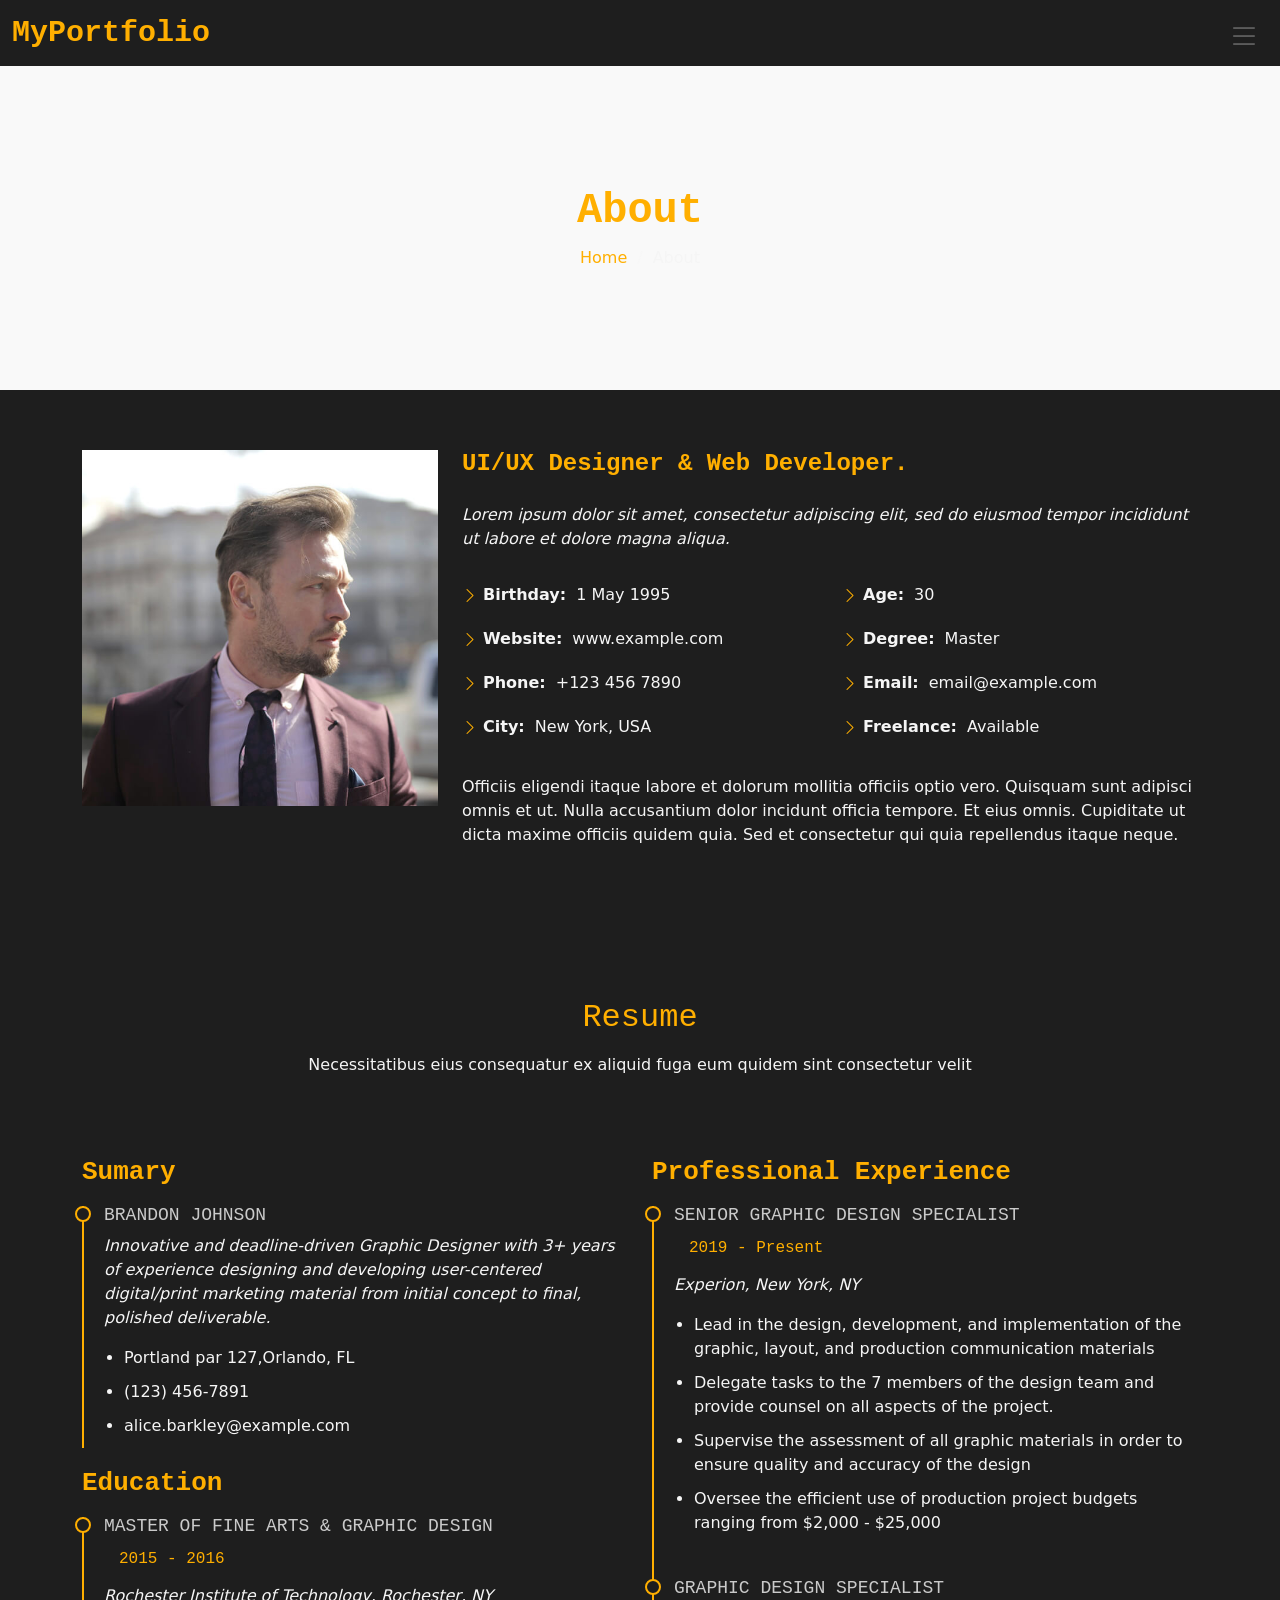
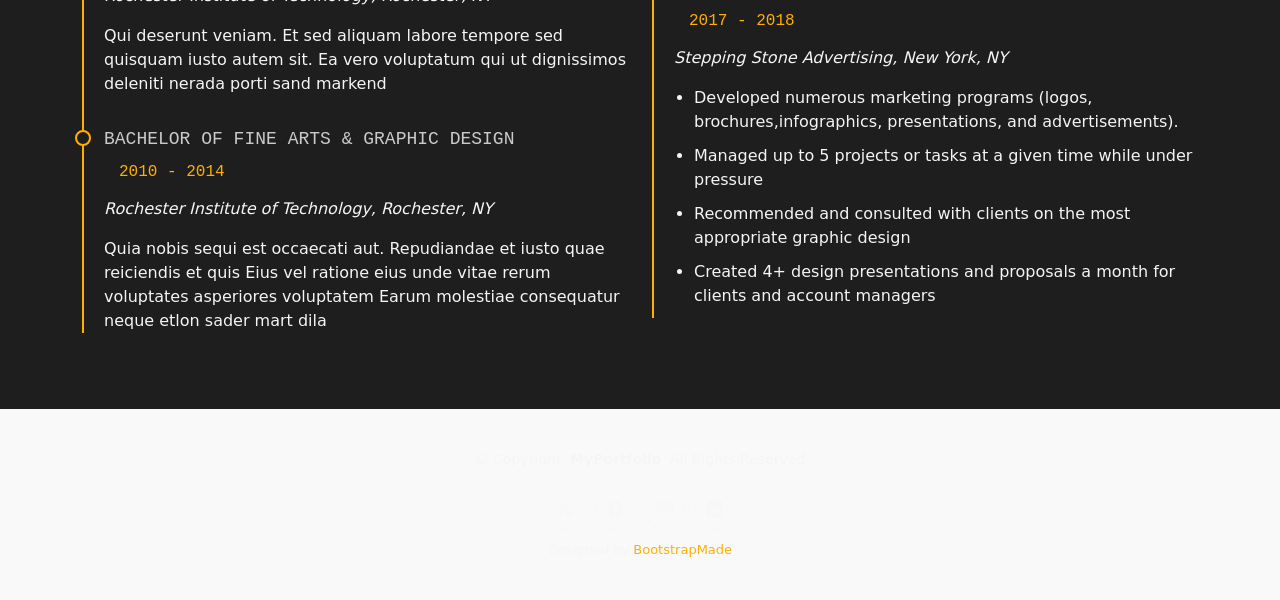
==== about.html @ b96ceffe "first commit" ====
<!DOCTYPE html>
<html lang="en">

<head>
  <meta charset="utf-8">
  <meta content="width=device-width, initial-scale=1.0" name="viewport">
  <title>About - MyPortfolio Bootstrap Template</title>
  <meta name="description" content="">
  <meta name="keywords" content="">

  <!-- Favicons -->
  <link href="assets/img/favicon.png" rel="icon">
  <link href="assets/img/apple-touch-icon.png" rel="apple-touch-icon">

  <!-- Fonts -->
  <link href="https://fonts.googleapis.com" rel="preconnect">
  <link href="https://fonts.gstatic.com" rel="preconnect" crossorigin>
  <link href="https://fonts.googleapis.com/css2?family=Inconsolata:wght@200;300;400;500;600;700;800;900&display=swap" rel="stylesheet">

  <!-- Vendor CSS Files -->
  <link href="assets/vendor/bootstrap/css/bootstrap.min.css" rel="stylesheet">
  <link href="assets/vendor/bootstrap-icons/bootstrap-icons.css" rel="stylesheet">
  <link href="assets/vendor/aos/aos.css" rel="stylesheet">
  <link href="assets/vendor/glightbox/css/glightbox.min.css" rel="stylesheet">
  <link href="assets/vendor/swiper/swiper-bundle.min.css" rel="stylesheet">

  <!-- Main CSS File -->
  <link href="assets/css/main.css" rel="stylesheet">

  <!-- =======================================================
  * Template Name: MyPortfolio
  * Template URL: https://bootstrapmade.com/myportfolio-bootstrap-portfolio-website-template/
  * Updated: Aug 08 2024 with Bootstrap v5.3.3
  * Author: BootstrapMade.com
  * License: https://bootstrapmade.com/license/
  ======================================================== -->
</head>

<body class="about-page">

  <header id="header" class="header d-flex align-items-center sticky-top">
    <div class="container-fluid  position-relative d-flex align-items-center justify-content-between">

      <a href="index.html" class="logo d-flex align-items-center">
        <!-- Uncomment the line below if you also wish to use an image logo -->
        <!-- <img src="assets/img/logo.png" alt=""> -->
        <h1 class="sitename">MyPortfolio</h1>
      </a>

      <nav id="navmenu" class="navmenu">
        <ul>
          <li><a href="index.html">Home</a></li>
          <li><a href="about.html" class="active">About</a></li>
          <li><a href="services.html">Services</a></li>
          <li><a href="portfolio.html">Portfolio</a></li>
          <li class="dropdown"><a href="#"><span>Dropdown</span> <i class="bi bi-chevron-down toggle-dropdown"></i></a>
            <ul>
              <li><a href="#">Dropdown 1</a></li>
              <li class="dropdown"><a href="#"><span>Deep Dropdown</span> <i class="bi bi-chevron-down toggle-dropdown"></i></a>
                <ul>
                  <li><a href="#">Deep Dropdown 1</a></li>
                  <li><a href="#">Deep Dropdown 2</a></li>
                  <li><a href="#">Deep Dropdown 3</a></li>
                  <li><a href="#">Deep Dropdown 4</a></li>
                  <li><a href="#">Deep Dropdown 5</a></li>
                </ul>
              </li>
              <li><a href="#">Dropdown 2</a></li>
              <li><a href="#">Dropdown 3</a></li>
              <li><a href="#">Dropdown 4</a></li>
            </ul>
          </li>
          <li><a href="contact.html">Contact</a></li>
        </ul>
        <i class="mobile-nav-toggle d-xl-none bi bi-list"></i>
      </nav>

    </div>
  </header>

  <main class="main">

    <!-- Page Title -->
    <div class="page-title light-background">
      <div class="container">
        <h1>About</h1>
        <nav class="breadcrumbs">
          <ol>
            <li><a href="index.html">Home</a></li>
            <li class="current">About</li>
          </ol>
        </nav>
      </div>
    </div><!-- End Page Title -->

    <!-- About Section -->
    <section id="about" class="about section">

      <div class="container" data-aos="fade-up" data-aos-delay="100">

        <div class="row gy-4 justify-content-center">
          <div class="col-lg-4">
            <img src="assets/img/profile-img.jpg" class="img-fluid" alt="">
          </div>
          <div class="col-lg-8 content">
            <h2>UI/UX Designer &amp; Web Developer.</h2>
            <p class="fst-italic py-3">
              Lorem ipsum dolor sit amet, consectetur adipiscing elit, sed do eiusmod tempor incididunt ut labore et dolore
              magna aliqua.
            </p>
            <div class="row">
              <div class="col-lg-6">
                <ul>
                  <li><i class="bi bi-chevron-right"></i> <strong>Birthday:</strong> <span>1 May 1995</span></li>
                  <li><i class="bi bi-chevron-right"></i> <strong>Website:</strong> <span>www.example.com</span></li>
                  <li><i class="bi bi-chevron-right"></i> <strong>Phone:</strong> <span>+123 456 7890</span></li>
                  <li><i class="bi bi-chevron-right"></i> <strong>City:</strong> <span>New York, USA</span></li>
                </ul>
              </div>
              <div class="col-lg-6">
                <ul>
                  <li><i class="bi bi-chevron-right"></i> <strong>Age:</strong> <span>30</span></li>
                  <li><i class="bi bi-chevron-right"></i> <strong>Degree:</strong> <span>Master</span></li>
                  <li><i class="bi bi-chevron-right"></i> <strong>Email:</strong> <span>email@example.com</span></li>
                  <li><i class="bi bi-chevron-right"></i> <strong>Freelance:</strong> <span>Available</span></li>
                </ul>
              </div>
            </div>
            <p class="py-3">
              Officiis eligendi itaque labore et dolorum mollitia officiis optio vero. Quisquam sunt adipisci omnis et ut. Nulla accusantium dolor incidunt officia tempore. Et eius omnis.
              Cupiditate ut dicta maxime officiis quidem quia. Sed et consectetur qui quia repellendus itaque neque.
            </p>
          </div>
        </div>

      </div>

    </section><!-- /About Section -->

    <!-- Resume Section -->
    <section id="resume" class="resume section">

      <!-- Section Title -->
      <div class="container section-title" data-aos="fade-up">
        <h2>Resume</h2>
        <p>Necessitatibus eius consequatur ex aliquid fuga eum quidem sint consectetur velit</p>
      </div><!-- End Section Title -->

      <div class="container">

        <div class="row">

          <div class="col-lg-6" data-aos="fade-up" data-aos-delay="100">
            <h3 class="resume-title">Sumary</h3>

            <div class="resume-item pb-0">
              <h4>Brandon Johnson</h4>
              <p><em>Innovative and deadline-driven Graphic Designer with 3+ years of experience designing and developing user-centered digital/print marketing material from initial concept to final, polished deliverable.</em></p>
              <ul>
                <li>Portland par 127,Orlando, FL</li>
                <li>(123) 456-7891</li>
                <li>alice.barkley@example.com</li>
              </ul>
            </div><!-- Edn Resume Item -->

            <h3 class="resume-title">Education</h3>
            <div class="resume-item">
              <h4>Master of Fine Arts &amp; Graphic Design</h4>
              <h5>2015 - 2016</h5>
              <p><em>Rochester Institute of Technology, Rochester, NY</em></p>
              <p>Qui deserunt veniam. Et sed aliquam labore tempore sed quisquam iusto autem sit. Ea vero voluptatum qui ut dignissimos deleniti nerada porti sand markend</p>
            </div><!-- Edn Resume Item -->

            <div class="resume-item">
              <h4>Bachelor of Fine Arts &amp; Graphic Design</h4>
              <h5>2010 - 2014</h5>
              <p><em>Rochester Institute of Technology, Rochester, NY</em></p>
              <p>Quia nobis sequi est occaecati aut. Repudiandae et iusto quae reiciendis et quis Eius vel ratione eius unde vitae rerum voluptates asperiores voluptatem Earum molestiae consequatur neque etlon sader mart dila</p>
            </div><!-- Edn Resume Item -->

          </div>

          <div class="col-lg-6" data-aos="fade-up" data-aos-delay="200">
            <h3 class="resume-title">Professional Experience</h3>
            <div class="resume-item">
              <h4>Senior graphic design specialist</h4>
              <h5>2019 - Present</h5>
              <p><em>Experion, New York, NY </em></p>
              <ul>
                <li>Lead in the design, development, and implementation of the graphic, layout, and production communication materials</li>
                <li>Delegate tasks to the 7 members of the design team and provide counsel on all aspects of the project. </li>
                <li>Supervise the assessment of all graphic materials in order to ensure quality and accuracy of the design</li>
                <li>Oversee the efficient use of production project budgets ranging from $2,000 - $25,000</li>
              </ul>
            </div><!-- Edn Resume Item -->

            <div class="resume-item">
              <h4>Graphic design specialist</h4>
              <h5>2017 - 2018</h5>
              <p><em>Stepping Stone Advertising, New York, NY</em></p>
              <ul>
                <li>Developed numerous marketing programs (logos, brochures,infographics, presentations, and advertisements).</li>
                <li>Managed up to 5 projects or tasks at a given time while under pressure</li>
                <li>Recommended and consulted with clients on the most appropriate graphic design</li>
                <li>Created 4+ design presentations and proposals a month for clients and account managers</li>
              </ul>
            </div><!-- Edn Resume Item -->

          </div>

        </div>

      </div>

    </section><!-- /Resume Section -->

  </main>

  <footer id="footer" class="footer light-background">

    <div class="container">
      <div class="copyright text-center ">
        <p>© <span>Copyright</span> <strong class="px-1 sitename">MyPortfolio</strong> <span>All Rights Reserved</span></p>
      </div>
      <div class="social-links d-flex justify-content-center">
        <a href=""><i class="bi bi-twitter-x"></i></a>
        <a href=""><i class="bi bi-facebook"></i></a>
        <a href=""><i class="bi bi-instagram"></i></a>
        <a href=""><i class="bi bi-linkedin"></i></a>
      </div>
      <div class="credits">
        <!-- All the links in the footer should remain intact. -->
        <!-- You can delete the links only if you've purchased the pro version. -->
        <!-- Licensing information: https://bootstrapmade.com/license/ -->
        <!-- Purchase the pro version with working PHP/AJAX contact form: [buy-url] -->
        Designed by <a href="https://bootstrapmade.com/">BootstrapMade</a>
      </div>
    </div>

  </footer>

  <!-- Scroll Top -->
  <a href="#" id="scroll-top" class="scroll-top d-flex align-items-center justify-content-center"><i class="bi bi-arrow-up-short"></i></a>

  <!-- Preloader -->
  <div id="preloader"></div>

  <!-- Vendor JS Files -->
  <script src="assets/vendor/bootstrap/js/bootstrap.bundle.min.js"></script>
  <script src="assets/vendor/php-email-form/validate.js"></script>
  <script src="assets/vendor/aos/aos.js"></script>
  <script src="assets/vendor/glightbox/js/glightbox.min.js"></script>
  <script src="assets/vendor/imagesloaded/imagesloaded.pkgd.min.js"></script>
  <script src="assets/vendor/isotope-layout/isotope.pkgd.min.js"></script>
  <script src="assets/vendor/swiper/swiper-bundle.min.js"></script>

  <!-- Main JS File -->
  <script src="assets/js/main.js"></script>

</body>

</html>
---- assets/css/main.css ----
/**
* Template Name: MyPortfolio
* Template URL: https://bootstrapmade.com/myportfolio-bootstrap-portfolio-website-template/
* Updated: Aug 08 2024 with Bootstrap v5.3.3
* Author: BootstrapMade.com
* License: https://bootstrapmade.com/license/
*/

/*--------------------------------------------------------------
# Font & Color Variables
# Help: https://bootstrapmade.com/color-system/
--------------------------------------------------------------*/
/* Fonts */
:root {
  --default-font: "Space Mono",  system-ui, -apple-system, "Segoe UI", Roboto, "Helvetica Neue", Arial, "Noto Sans", "Liberation Sans", sans-serif, "Apple Color Emoji", "Segoe UI Emoji", "Segoe UI Symbol", "Noto Color Emoji";
  --heading-font :"Space Mono", monospace;
  --nav-font: "Space Mono", monospace;
}

/* Global Colors - The following color variables are used throughout the website. Updating them here will change the color scheme of the entire website */
:root { 
  --background-color: #1e1e1e; /* Background color for the entire website, including individual sections */
  --default-color: #f5f5f5; /* Default color used for the majority of the text content across the entire website */
  --heading-color: #FFAF00; /* Color for headings, subheadings and title throughout the website */
  --accent-color: #FFAF00; /* Accent color that represents your brand on the website. It's used for buttons, links, and other elements that need to stand out */
  --surface-color: background-image: url('back.jpg'); /* The surface color is used as a background of boxed elements within sections, such as cards, icon boxes, or other elements that require a visual separation from the global background. */
  --contrast-color: #FFAF00; /* Contrast color for text, ensuring readability against backgrounds of accent, heading, or default colors. */
}

/* Nav Menu Colors - The following color variables are used specifically for the navigation menu. They are separate from the global colors to allow for more customization options */
:root {
  --nav-color: #5b5b5b;  /* The default color of the main navmenu links */
  --nav-hover-color: #000000; /* Applied to main navmenu links when they are hovered over or active */
  --nav-mobile-background-color: #f5f5f5; /* Used as the background color for mobile navigation menu */
  --nav-dropdown-background-color: #ffffff; /* Used as the background color for dropdown items that appear when hovering over primary navigation items */
  --nav-dropdown-color: #5b5b5b; /* Used for navigation links of the dropdown items in the navigation menu. */
  --nav-dropdown-hover-color: #000000; /* Similar to --nav-hover-color, this color is applied to dropdown navigation links when they are hovered over. */
}

/* Color Presets - These classes override global colors when applied to any section or element, providing reuse of the sam color scheme. */

.light-background {
  --background-color: #f9f9f9;
  --surface-color: #ffffff;
}

.dark-background {
  --background-color: #060606;
  --default-color: #ffffff;
  --heading-color: #ffffff;
  --surface-color: #252525;
  --contrast-color: #ffffff;
}

/* Smooth scroll */
:root {
  scroll-behavior: smooth;
}

/*--------------------------------------------------------------
# General Styling & Shared Classes
--------------------------------------------------------------*/
body {
  color: var(--default-color);
  background-color: var(--background-color);
  font-family: var(--default-font);
}

a {
  color: var(--accent-color);
  text-decoration: none;
  transition: 0.3s;
}

a:hover {
  color: color-mix(in srgb, var(--accent-color), transparent 25%);
  text-decoration: none;
}

h1,
h2,
h3,
h4,
h5,
h6 {
  color: var(--heading-color);
  font-family: var(--heading-font);
}

/* PHP Email Form Messages
------------------------------*/
.php-email-form .error-message {
  display: none;
  background: #df1529;
  color: #ffffff;
  text-align: left;
  padding: 15px;
  margin-bottom: 24px;
  font-weight: 400;
}

.php-email-form .sent-message {
  display: none;
  color: #ffffff;
  background: #059652;
  text-align: center;
  padding: 15px;
  margin-bottom: 24px;
  font-weight: 400;
}

.php-email-form .loading {
  display: none;
  background: var(--surface-color);
  text-align: center;
  padding: 15px;
  margin-bottom: 24px;
}

.php-email-form .loading:before {
  content: "";
  display: inline-block;
  border-radius: 50%;
  width: 24px;
  height: 24px;
  margin: 0 10px -6px 0;
  border: 3px solid var(--accent-color);
  border-top-color: var(--surface-color);
  animation: php-email-form-loading 1s linear infinite;
}

@keyframes php-email-form-loading {
  0% {
    transform: rotate(0deg);
  }

  100% {
    transform: rotate(360deg);
  }
}

/*--------------------------------------------------------------
# Global Header
--------------------------------------------------------------*/
.header {
  color: var(--default-color);
  background-color: var(--background-color);
  padding: 15px 0;
  transition: all 0.5s;
  z-index: 997;
}

.header .logo {
  line-height: 1;
}

.header .logo img {
  max-height: 32px;
  margin-right: 8px;
}

.header .logo h1 {
  font-size: 30px;
  margin: 0;
  font-weight: 700;
  color: var(--heading-color);
}

/*--------------------------------------------------------------
# Navigation Menu
--------------------------------------------------------------*/
/* Navmenu */
.mobile-nav-toggle {
  color: var(--nav-color);
  position: fixed;
  top: 20px;
  right: 20px;
  font-size: 32px;
  line-height: 0;
  cursor: pointer;
  display: block !important;
  z-index: 998;
  transition: 0.3s;
}

.mobile-nav-toggle:hover {
  color: var(--nav-hover-color);
}

.navmenu {
  position: fixed;
  top: 0;
  bottom: 0;
  right: -300px;
  z-index: 997;
  transition: 0.3s;
  width: 300px;
  overflow: hidden;
}

.navmenu ul {
  display: block;
  list-style: none;
  padding: 10px 0;
  margin: 0;
  overflow-y: auto;
  transition: 0.3s;
  z-index: 998;
}

.navmenu a,
.navmenu a:focus {
  color: var(--nav-dropdown-color);
  padding: 10px 20px;
  font-family: var(--nav-font);
  font-size: 17px;
  font-weight: 400;
  display: flex;
  align-items: center;
  justify-content: space-between;
  white-space: nowrap;
  transition: 0.3s;
}

.navmenu a i,
.navmenu a:focus i {
  font-size: 12px;
  line-height: 0;
  margin-left: 5px;
  width: 30px;
  height: 30px;
  display: flex;
  align-items: center;
  justify-content: center;
  border-radius: 50%;
  transition: 0.3s;
  background-color: color-mix(in srgb, var(--accent-color), transparent 90%);
}

.navmenu a i:hover,
.navmenu a:focus i:hover {
  background-color: var(--accent-color);
  color: var(--contrast-color);
}

.navmenu a:hover,
.navmenu .active,
.navmenu .active:focus {
  color: var(--nav-dropdown-hover-color);
}

.navmenu .active i,
.navmenu .active:focus i {
  background-color: var(--accent-color);
  color: var(--contrast-color);
  transform: rotate(180deg);
}

.navmenu .dropdown ul {
  position: static;
  display: none;
  z-index: 99;
  padding: 10px 0;
  margin: 10px 20px;
  box-shadow: none;
  transition: all 0.5s ease-in-out;
}

.navmenu .dropdown>.dropdown-active {
  display: block;
  background-color: var(--nav-dropdown-background-color);
  border: 1px solid color-mix(in srgb, var(--nav-dropdown-color), transparent 90%);
}

.mobile-nav-active {
  overflow: hidden;
}

.mobile-nav-active .mobile-nav-toggle {
  right: 310px;
  background-color: var(--surface-color);
  border-radius: 50%;
  border: 1px solid color-mix(in srgb, var(--default-color), transparent 80%);
}

.mobile-nav-active .navmenu {
  position: fixed;
  overflow: hidden;
  top: 0;
  bottom: 0;
  right: 0;
  background-color: var(--nav-mobile-background-color);
  transition: 0.3s;
}

/*--------------------------------------------------------------
# Global Footer
--------------------------------------------------------------*/
.footer {
  color: var(--default-color);
  background-color: var(--background-color);
  font-size: 14px;
  padding: 40px 0;
  position: relative;
}

.footer .copyright p {
  margin-bottom: 0;
}

.footer .social-links {
  margin-top: 20px;
}

.footer .social-links a {
  display: flex;
  align-items: center;
  justify-content: center;
  width: 40px;
  height: 40px;
  border-radius: 50%;
  border: 1px solid color-mix(in srgb, var(--default-color), transparent 50%);
  font-size: 16px;
  color: color-mix(in srgb, var(--default-color), transparent 50%);
  margin: 0 5px;
  transition: 0.3s;
}

.footer .social-links a:hover {
  color: var(--accent-color);
  border-color: var(--accent-color);
}

.footer .credits {
  margin-top: 10px;
  font-size: 13px;
  text-align: center;
}

/*--------------------------------------------------------------
# Preloader
--------------------------------------------------------------*/
#preloader {
  position: fixed;
  inset: 0;
  z-index: 9999;
  overflow: hidden;
  background-color: var(--background-color);
  transition: all 0.6s ease-out;
}

#preloader:before {
  content: "";
  position: fixed;
  top: calc(50% - 30px);
  left: calc(50% - 30px);
  border: 6px solid var(--accent-color);
  border-top-color: color-mix(in srgb, var(--accent-color), transparent 90%);
  border-radius: 50%;
  width: 60px;
  height: 60px;
  animation: animate-preloader 1s linear infinite;
}

@keyframes animate-preloader {
  0% {
    transform: rotate(0deg);
  }

  100% {
    transform: rotate(360deg);
  }
}

/*--------------------------------------------------------------
# Scroll Top Button
--------------------------------------------------------------*/
.scroll-top {
  position: fixed;
  visibility: hidden;
  opacity: 0;
  right: 15px;
  bottom: -15px;
  z-index: 99999;
  background-color: var(--accent-color);
  width: 44px;
  height: 44px;
  border-radius: 50px;
  transition: all 0.4s;
}

.scroll-top i {
  font-size: 24px;
  color: var(--contrast-color);
  line-height: 0;
}

.scroll-top:hover {
  background-color: color-mix(in srgb, var(--accent-color), transparent 20%);
  color: var(--contrast-color);
}

.scroll-top.active {
  visibility: visible;
  opacity: 1;
  bottom: 15px;
}

/*--------------------------------------------------------------
# Disable aos animation delay on mobile devices
--------------------------------------------------------------*/
@media screen and (max-width: 768px) {
  [data-aos-delay] {
    transition-delay: 0 !important;
  }
}

/*--------------------------------------------------------------
# Global Page Titles & Breadcrumbs
--------------------------------------------------------------*/
.page-title {
  color: var(--default-color);
  background-color: var(--background-color);
  padding: 120px 0;
  text-align: center;
  position: relative;
}

.page-title h1 {
  font-size: 42px;
  font-weight: 700;
  margin-bottom: 10px;
}

.page-title .breadcrumbs ol {
  display: flex;
  flex-wrap: wrap;
  list-style: none;
  justify-content: center;
  padding: 0;
  margin: 0;
  font-size: 16px;
  font-weight: 400;
}

.page-title .breadcrumbs ol li+li {
  padding-left: 10px;
}

.page-title .breadcrumbs ol li+li::before {
  content: "/";
  display: inline-block;
  padding-right: 10px;
  color: color-mix(in srgb, var(--default-color), transparent 70%);
}

/*--------------------------------------------------------------
# Global Sections
--------------------------------------------------------------*/
section,
.section {
  color: var(--default-color);
  background-color: var(--background-color);
  padding: 60px 0;
  scroll-margin-top: 90px;
  overflow: clip;
}

@media (max-width: 1199px) {

  section,
  .section {
    scroll-margin-top: 66px;
  }
}

/*--------------------------------------------------------------
# Global Section Titles
--------------------------------------------------------------*/
.section-title {
  text-align: center;
  padding-bottom: 60px;
  position: relative;
}

.section-title h2 {
  font-size: 32px;
  font-weight: 400;
  margin-bottom: 15px;
}

.section-title p {
  margin-bottom: 0;
}

/*--------------------------------------------------------------
# Portfolio Section
--------------------------------------------------------------*/
.portfolio .portfolio-info h3 {
  font-size: 24px;
  margin-bottom: 5px;
}

.portfolio .portfolio-info p {
  font-size: 15px;
}

.portfolio .portfolio-filters {
  padding: 0;
  margin: 0 auto 20px auto;
  list-style: none;
}

.portfolio .portfolio-filters li {
  cursor: pointer;
  display: inline-block;
  padding: 0;
  font-size: 16px;
  font-weight: 400;
  margin: 0 10px;
  line-height: 1;
  margin-bottom: 5px;
  transition: all 0.3s ease-in-out;
}

.portfolio .portfolio-filters li:hover,
.portfolio .portfolio-filters li.filter-active {
  border-bottom: 2px solid var(--default-color);
  padding-bottom: 3px;
}

.portfolio .portfolio-filters li:first-child {
  margin-left: 0;
}

.portfolio .portfolio-filters li:last-child {
  margin-right: 5px;
}

@media (max-width: 575px) {
  .portfolio .portfolio-filters li {
    font-size: 14px;
    margin: 0 5px;
  }
}

.portfolio .portfolio-content {
  position: relative;
  overflow: hidden;
}

.portfolio .portfolio-content img {
  transition: 0.3s;
}

.portfolio .portfolio-content .portfolio-info {
  opacity: 0;
  position: absolute;
  inset: 0;
  z-index: 3;
  transition: all ease-in-out 0.3s;
  background: rgba(0, 0, 0, 0.6);
  padding: 15px;
  display: flex;
  align-items: center;
  justify-content: center;
  flex-direction: column;
}

.portfolio .portfolio-content .portfolio-info h4 {
  font-size: 18px;
  mask-border: 0;
  font-weight: 400;
  color: #ffffff;
  display: inline-block;
}

.portfolio .portfolio-content .portfolio-info p {
  text-align: center;
  display: inline-block;
  font-size: 14px;
  font-weight: 400;
  color: rgba(255, 255, 255, 0.8);
}

.portfolio .portfolio-content .portfolio-info .preview-link,
.portfolio .portfolio-content .portfolio-info .details-link {
  font-size: 26px;
  color: #fff;
  transition: 0.3s;
  line-height: 1.2;
}

.portfolio .portfolio-content .portfolio-info .preview-link:hover,
.portfolio .portfolio-content .portfolio-info .details-link:hover {
  color: var(--accent-color);
}

.portfolio .portfolio-content .portfolio-info .details-link {
  left: 50%;
  font-size: 34px;
  line-height: 0;
}

.portfolio .portfolio-content:hover .portfolio-info {
  opacity: 1;
}

.portfolio .portfolio-content:hover img {
  transform: scale(1.1);
}

/*--------------------------------------------------------------
# Clients Section
--------------------------------------------------------------*/
.clients .swiper-slide img {
  opacity: 0.5;
  transition: 0.3s;
  filter: grayscale(100);
}

.clients .swiper-slide img:hover {
  filter: none;
  opacity: 1;
}

.clients .swiper-wrapper {
  height: auto;
}

.clients .swiper-pagination {
  margin-top: 20px;
  position: relative;
}

.clients .swiper-pagination .swiper-pagination-bullet {
  width: 12px;
  height: 12px;
  opacity: 1;
  background-color: color-mix(in srgb, var(--default-color), transparent 80%);
}

.clients .swiper-pagination .swiper-pagination-bullet-active {
  background-color: var(--accent-color);
}

/*--------------------------------------------------------------
# Services Section
--------------------------------------------------------------*/
.services .service-item {
  background-color: var(--surface-color);
  padding: 40px;
  box-shadow: 0px 0 30px rgba(0, 0, 0, 0.1);
  height: 100%;
}

.services .service-item .icon {
  width: 48px;
  height: 48px;
  position: relative;
  margin-bottom: 50px;
}

.services .service-item .icon i {
  color: color-mix(in srgb, var(--heading-color), transparent 30%);
  font-size: 56px;
  transition: ease-in-out 0.3s;
  z-index: 2;
  position: relative;
}

.services .service-item .icon:before {
  position: absolute;
  content: "";
  height: 100%;
  width: 100%;
  background: color-mix(in srgb, var(--heading-color), transparent 95%);
  border-radius: 50px;
  z-index: 1;
  top: 10px;
  right: -20px;
  transition: 0.3s;
}

.services .service-item h3 {
  color: color-mix(in srgb, var(--heading-color), transparent 20%);
  font-weight: 700;
  margin: 0 0 20px 0;
  padding-bottom: 8px;
  font-size: 22px;
  position: relative;
  display: inline-block;
  border-bottom: 4px solid color-mix(in srgb, var(--heading-color), transparent 90%);
  transition: 0.3s;
}

.services .service-item p {
  line-height: 24px;
  font-size: 14px;
  margin-bottom: 0;
}

.services .service-item .readmore {
  margin-top: 15px;
  display: inline-block;
  color: color-mix(in srgb, var(--default-color), transparent 30%);
}

.services .service-item:hover .icon i {
  color: var(--heading-color);
}

.services .service-item:hover .icon:before {
  background: color-mix(in srgb, var(--heading-color), transparent 90%);
}

.services .service-item:hover h3 {
  border-color: color-mix(in srgb, var(--accent-color), transparent 70%);
  color: var(--heading-color);
}

.services .service-item:hover .readmore {
  color: var(--accent-color);
}

/*--------------------------------------------------------------
# Testimonials Section
--------------------------------------------------------------*/
.testimonials .section-header {
  margin-bottom: 40px;
}

.testimonials .testimonials-carousel,
.testimonials .testimonials-slider {
  overflow: hidden;
}

.testimonials .testimonial-item {
  text-align: center;
}

.testimonials .testimonial-item .testimonial-img {
  width: 120px;
  border-radius: 50%;
  border: 4px solid var(--background-color);
  margin: 0 auto;
}

.testimonials .testimonial-item h3 {
  font-size: 20px;
  font-weight: bold;
  margin: 10px 0 5px 0;
}

.testimonials .testimonial-item h4 {
  font-size: 14px;
  color: color-mix(in srgb, var(--default-color), transparent 40%);
  margin: 0 0 15px 0;
}

.testimonials .testimonial-item .stars {
  margin-bottom: 15px;
}

.testimonials .testimonial-item .stars i {
  color: #ffc107;
  margin: 0 1px;
}

.testimonials .testimonial-item .quote-icon-left,
.testimonials .testimonial-item .quote-icon-right {
  color: color-mix(in srgb, var(--accent-color), transparent 50%);
  font-size: 26px;
  line-height: 0;
}

.testimonials .testimonial-item .quote-icon-left {
  display: inline-block;
  left: -5px;
  position: relative;
}

.testimonials .testimonial-item .quote-icon-right {
  display: inline-block;
  right: -5px;
  position: relative;
  top: 10px;
  transform: scale(-1, -1);
}

.testimonials .testimonial-item p {
  font-style: italic;
  margin: 0 auto 15px auto;
}

.testimonials .swiper-wrapper {
  height: auto;
}

.testimonials .swiper-pagination {
  margin-top: 20px;
  position: relative;
}

.testimonials .swiper-pagination .swiper-pagination-bullet {
  width: 12px;
  height: 12px;
  opacity: 1;
  background-color: color-mix(in srgb, var(--default-color), transparent 85%);
}

.testimonials .swiper-pagination .swiper-pagination-bullet-active {
  background-color: var(--accent-color);
}

@media (min-width: 992px) {
  .testimonials .testimonial-item p {
    width: 80%;
  }
}

/*--------------------------------------------------------------
# About Section
--------------------------------------------------------------*/
.about .content h2 {
  font-weight: 700;
  font-size: 24px;
}

.about .content ul {
  list-style: none;
  padding: 0;
}

.about .content ul li {
  margin-bottom: 20px;
  display: flex;
  align-items: center;
}

.about .content ul strong {
  margin-right: 10px;
}

.about .content ul i {
  font-size: 16px;
  margin-right: 5px;
  color: var(--accent-color);
  line-height: 0;
}

/*--------------------------------------------------------------
# Resume Section
--------------------------------------------------------------*/
.resume .resume-title {
  color: var(--heading-color);
  font-size: 26px;
  font-weight: 700;
  margin-top: 20px;
  margin-bottom: 20px;
}

.resume .resume-item {
  padding: 0 0 20px 20px;
  margin-top: -2px;
  border-left: 2px solid var(--accent-color);
  position: relative;
}

.resume .resume-item h4 {
  line-height: 18px;
  font-size: 18px;
  font-weight: 400;
  text-transform: uppercase;
  color: color-mix(in srgb, var(--default-color), transparent 20%);
  margin-bottom: 10px;
}

.resume .resume-item h5 {
  font-size: 16px;
  padding: 5px 15px;
  display: inline-block;
  font-weight: 400;
  margin-bottom: 10px;
}

.resume .resume-item ul {
  padding-left: 20px;
}

.resume .resume-item ul li {
  padding-bottom: 10px;
}

.resume .resume-item:last-child {
  padding-bottom: 0;
}

.resume .resume-item::before {
  content: "";
  position: absolute;
  width: 16px;
  height: 16px;
  border-radius: 50px;
  left: -9px;
  top: 0;
  background: var(--background-color);
  border: 2px solid var(--accent-color);
}

/*--------------------------------------------------------------
# Pricing Section
--------------------------------------------------------------*/
.pricing .pricing-item {
  background-color: var(--surface-color);
  padding: 60px 40px;
  box-shadow: 0 3px 20px -2px rgba(0, 0, 0, 0.1);
  height: 100%;
  position: relative;
}

.pricing h3 {
  font-weight: 400;
  margin-bottom: 15px;
  font-size: 20px;
}

.pricing h4 {
  font-size: 48px;
  color: var(--accent-color);
  font-family: var(--heading-font);
  font-weight: 400;
}

.pricing h4 sup {
  font-size: 28px;
}

.pricing h4 span {
  color: color-mix(in srgb, var(--default-color), transparent 60%);
  font-size: 18px;
}

.pricing ul {
  padding: 20px 0;
  list-style: none;
  color: color-mix(in srgb, var(--default-color), transparent 30%);
  text-align: left;
  line-height: 20px;
}

.pricing ul li {
  padding: 10px 0;
  display: flex;
  align-items: center;
}

.pricing ul i {
  color: #059652;
  font-size: 24px;
  padding-right: 3px;
}

.pricing ul .na {
  color: color-mix(in srgb, var(--default-color), transparent 60%);
}

.pricing ul .na i {
  color: color-mix(in srgb, var(--default-color), transparent 60%);
}

.pricing ul .na span {
  text-decoration: line-through;
}

.pricing .buy-btn {
  color: color-mix(in srgb, var(--default-color), transparent 40%);
  background-color: var(--background-color);
  display: inline-block;
  padding: 8px 35px 10px 35px;
  border-radius: 4px;
  border: 1px solid color-mix(in srgb, var(--default-color), transparent 60%);
  transition: none;
  font-size: 16px;
  font-weight: 400;
  font-family: var(--heading-font);
  transition: 0.3s;
}

.pricing .buy-btn:hover {
  background: var(--accent-color);
  border-color: var(--accent-color);
  color: var(--contrast-color);
}

.pricing .featured {
  z-index: 10;
}

.pricing .featured .pricing-item {
  background: var(--accent-color);
}

@media (min-width: 992px) {
  .pricing .featured .pricing-item {
    transform: scale(1.02, 1.1);
  }
}

.pricing .featured h3,
.pricing .featured h4,
.pricing .featured h4 span,
.pricing .featured ul,
.pricing .featured ul .na,
.pricing .featured ul i,
.pricing .featured ul .na i {
  color: var(--contrast-color);
}

.pricing .featured .buy-btn {
  background: var(--accent-color);
  color: var(--contrast-color);
  border-color: var(--contrast-color);
}

.pricing .featured .buy-btn:hover {
  background: color-mix(in srgb, var(--background-color), transparent 92%);
}

/*--------------------------------------------------------------
# Alt Pricing Section
--------------------------------------------------------------*/
.alt-pricing .pricing-item {
  border-bottom: 1px dashed color-mix(in srgb, var(--default-color), transparent 60%);
  width: 100%;
  height: 100%;
  padding: 0 0 15px 0;
}

.alt-pricing .pricing-item h3 {
  margin: 0;
  font-size: 20px;
  font-weight: 700;
}

.alt-pricing .pricing-item h4 {
  margin: 0;
  font-size: 18px;
  color: var(--accent-color);
}

/*--------------------------------------------------------------
# Portfolio Details Section
--------------------------------------------------------------*/
.portfolio-details .portfolio-details-slider img {
  width: 100%;
}

.portfolio-details .portfolio-details-slider .swiper-pagination {
  margin-top: 20px;
  position: relative;
}

.portfolio-details .portfolio-details-slider .swiper-pagination .swiper-pagination-bullet {
  width: 12px;
  height: 12px;
  background-color: color-mix(in srgb, var(--default-color), transparent 85%);
  opacity: 1;
}

.portfolio-details .portfolio-details-slider .swiper-pagination .swiper-pagination-bullet-active {
  background-color: var(--accent-color);
}

.portfolio-details .portfolio-info {
  background-color: var(--surface-color);
  padding: 30px;
  box-shadow: 0px 0 30px rgba(0, 0, 0, 0.1);
}

.portfolio-details .portfolio-info h3 {
  font-size: 22px;
  font-weight: 700;
  margin-bottom: 20px;
  padding-bottom: 20px;
  border-bottom: 1px solid color-mix(in srgb, var(--default-color), transparent 85%);
}

.portfolio-details .portfolio-info ul {
  list-style: none;
  padding: 0;
  font-size: 15px;
}

.portfolio-details .portfolio-info ul li+li {
  margin-top: 10px;
}

.portfolio-details .portfolio-description {
  padding-top: 30px;
}

.portfolio-details .portfolio-description h2 {
  font-size: 26px;
  font-weight: 700;
  margin-bottom: 20px;
}

.portfolio-details .portfolio-description p {
  padding: 0;
  color: color-mix(in srgb, var(--default-color), transparent 30%);
}

/*--------------------------------------------------------------
# Service Details Section
--------------------------------------------------------------*/
.service-details .services-list {
  background-color: var(--surface-color);
  padding: 10px 30px;
  border: 1px solid color-mix(in srgb, var(--default-color), transparent 90%);
  margin-bottom: 20px;
}

.service-details .services-list a {
  display: block;
  line-height: 1;
  padding: 8px 0 8px 15px;
  border-left: 3px solid color-mix(in srgb, var(--default-color), transparent 70%);
  margin: 20px 0;
  color: color-mix(in srgb, var(--default-color), transparent 20%);
  transition: 0.3s;
}

.service-details .services-list a.active {
  color: var(--heading-color);
  font-weight: 700;
  border-color: var(--accent-color);
}

.service-details .services-list a:hover {
  border-color: var(--accent-color);
}

.service-details .services-img {
  margin-bottom: 20px;
}

.service-details h3 {
  font-size: 26px;
  font-weight: 700;
}

.service-details h4 {
  font-size: 20px;
  font-weight: 700;
}

.service-details p {
  font-size: 15px;
}

.service-details ul {
  list-style: none;
  padding: 0;
  font-size: 15px;
}

.service-details ul li {
  padding: 5px 0;
  display: flex;
  align-items: center;
}

.service-details ul i {
  font-size: 20px;
  margin-right: 8px;
  color: var(--accent-color);
}

/*--------------------------------------------------------------
# Starter Section Section
--------------------------------------------------------------*/
.starter-section {
  /* Add your styles here */
}

/*--------------------------------------------------------------
# Contact Section
--------------------------------------------------------------*/
.contact {
  background-image: url("../img/contact-bg.png");
  background-position: left center;
  background-repeat: no-repeat;
  position: relative;
}

@media (max-width: 640px) {
  .contact {
    background-position: center 50px;
    background-size: contain;
  }
}

.contact:before {
  content: "";
  background: color-mix(in srgb, var(--background-color), transparent 30%);
  position: absolute;
  bottom: 0;
  top: 0;
  left: 0;
  right: 0;
}

.contact .info-item+.info-item {
  margin-top: 40px;
}

.contact .info-item i {
  background: var(--accent-color);
  color: var(--contrast-color);
  font-size: 20px;
  width: 44px;
  height: 44px;
  display: flex;
  justify-content: center;
  align-items: center;
  border-radius: 50px;
  transition: all 0.3s ease-in-out;
  margin-right: 15px;
}

.contact .info-item h3 {
  padding: 0;
  font-size: 18px;
  font-weight: 700;
  margin-bottom: 5px;
}

.contact .info-item p {
  padding: 0;
  margin-bottom: 0;
  font-size: 14px;
}

.contact .php-email-form {
  height: 100%;
}

.contact .php-email-form input[type=text],
.contact .php-email-form input[type=email],
.contact .php-email-form textarea {
  font-size: 14px;
  padding: 10px 15px;
  box-shadow: none;
  border-radius: 0;
  color: var(--default-color);
  background-color: color-mix(in srgb, var(--background-color), transparent 50%);
  border-color: color-mix(in srgb, var(--default-color), transparent 80%);
}

.contact .php-email-form input[type=text]:focus,
.contact .php-email-form input[type=email]:focus,
.contact .php-email-form textarea:focus {
  border-color: var(--accent-color);
}

.contact .php-email-form input[type=text]::placeholder,
.contact .php-email-form input[type=email]::placeholder,
.contact .php-email-form textarea::placeholder {
  color: color-mix(in srgb, var(--default-color), transparent 70%);
}

.contact .php-email-form button[type=submit] {
  color: var(--contrast-color);
  background: var(--accent-color);
  border: 0;
  padding: 10px 30px;
  transition: 0.4s;
  border-radius: 50px;
}

.contact .php-email-form button[type=submit]:hover {
  background: color-mix(in srgb, var(--accent-color), transparent 20%);
}
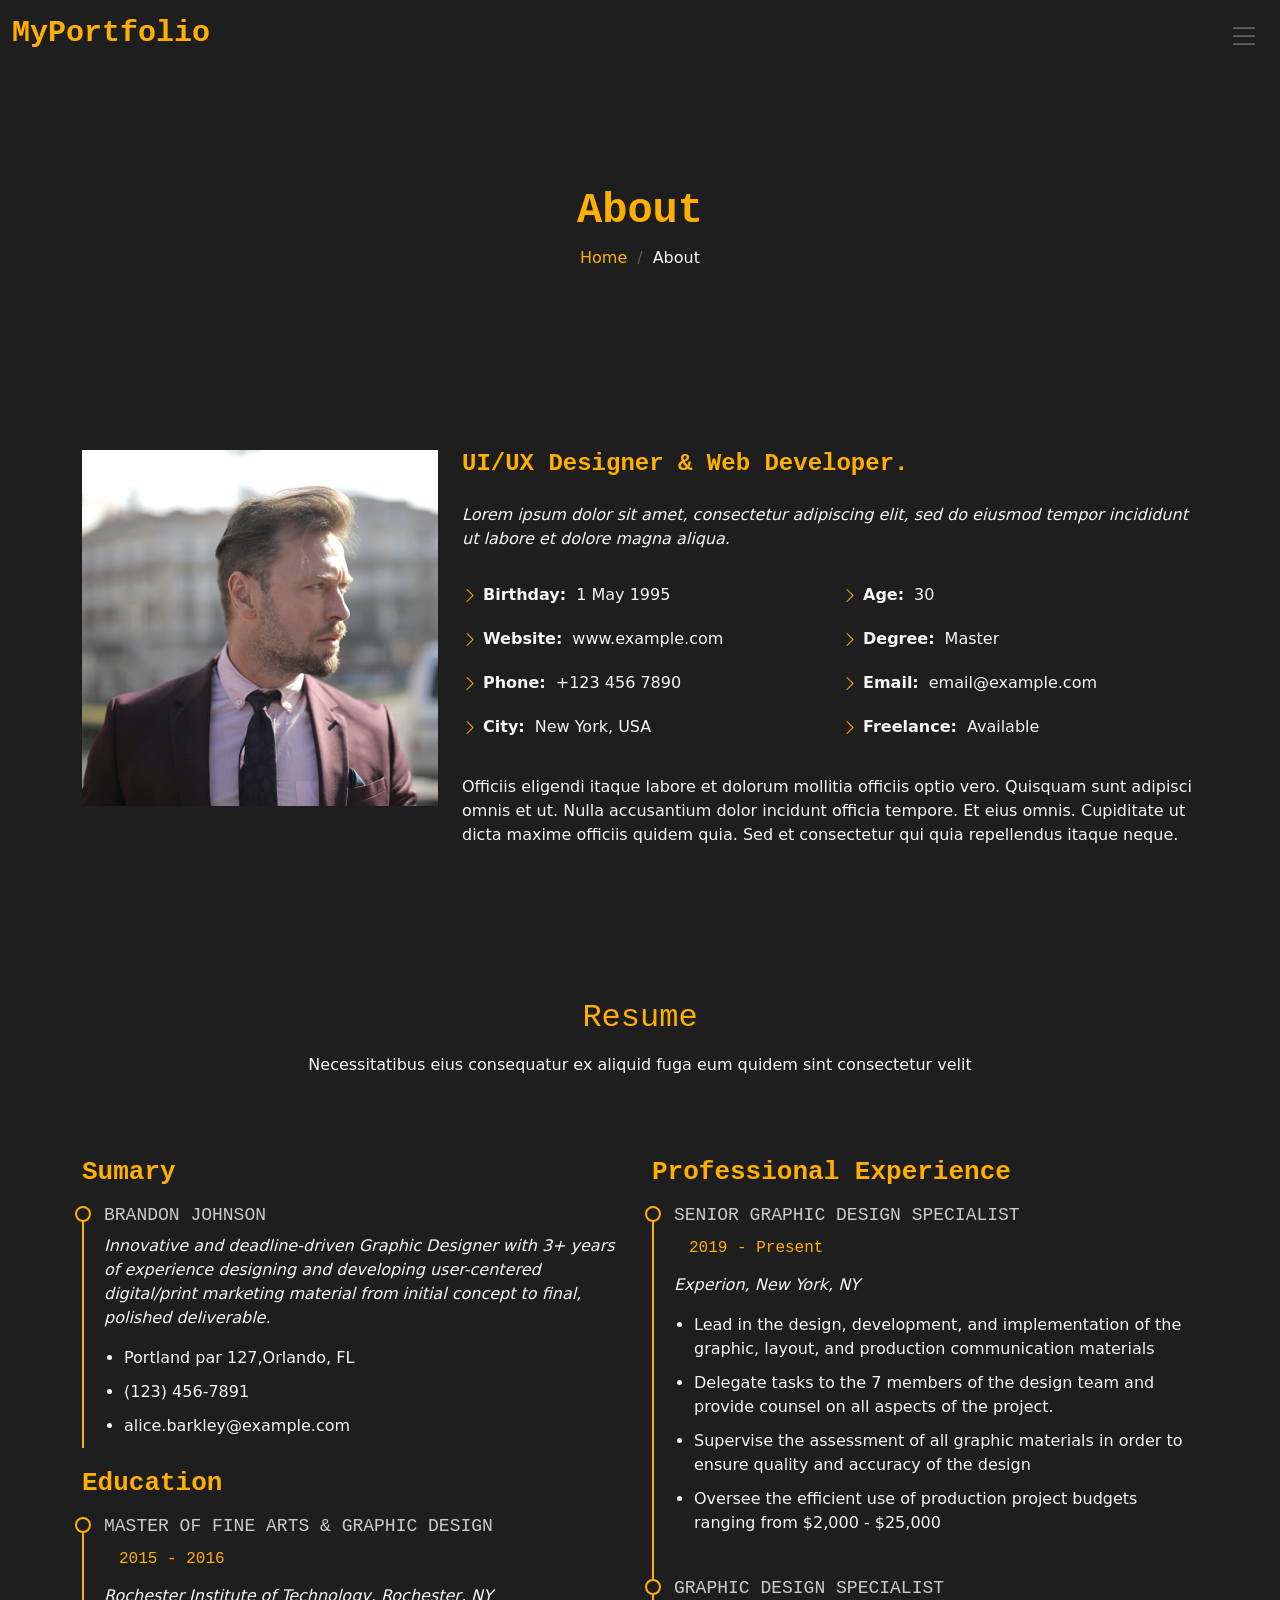
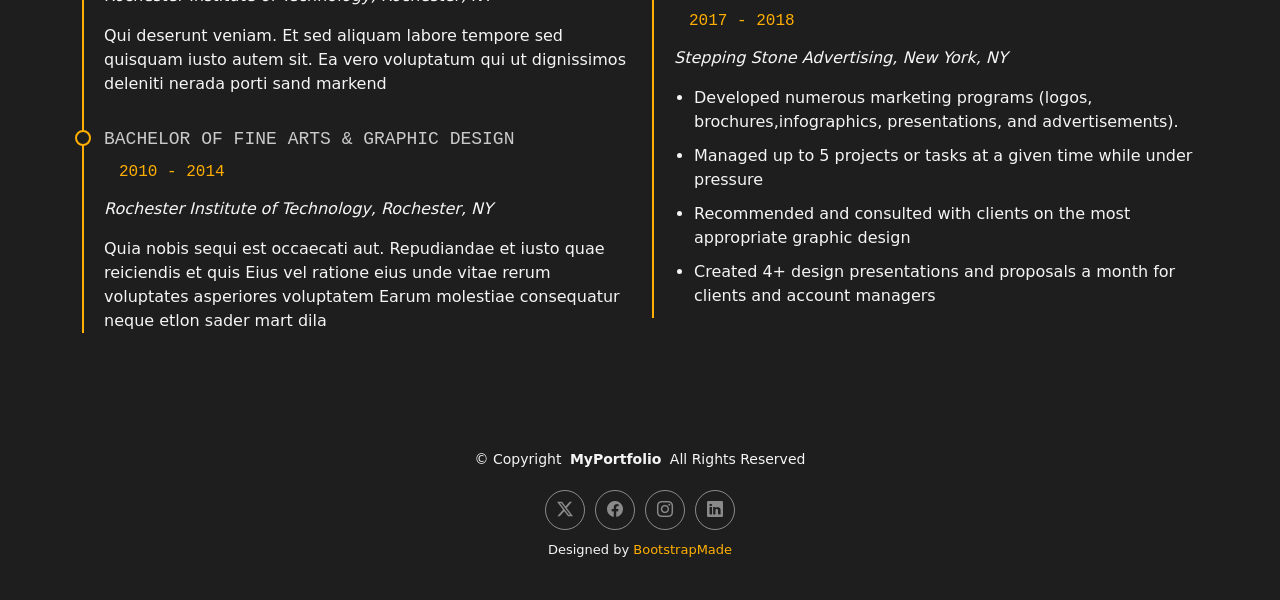
==== commit 0ace1f15: "jdjd" ====
--- a/about.html
+++ b/about.html
@@ -81,7 +81,7 @@
   <main class="main">
 
     <!-- Page Title -->
-    <div class="page-title light-background">
+    <div class="page-title">
       <div class="container">
         <h1>About</h1>
         <nav class="breadcrumbs">
@@ -216,7 +216,7 @@
 
   </main>
 
-  <footer id="footer" class="footer light-background">
+  <footer id="footer" class="footer">
 
     <div class="container">
       <div class="copyright text-center ">
